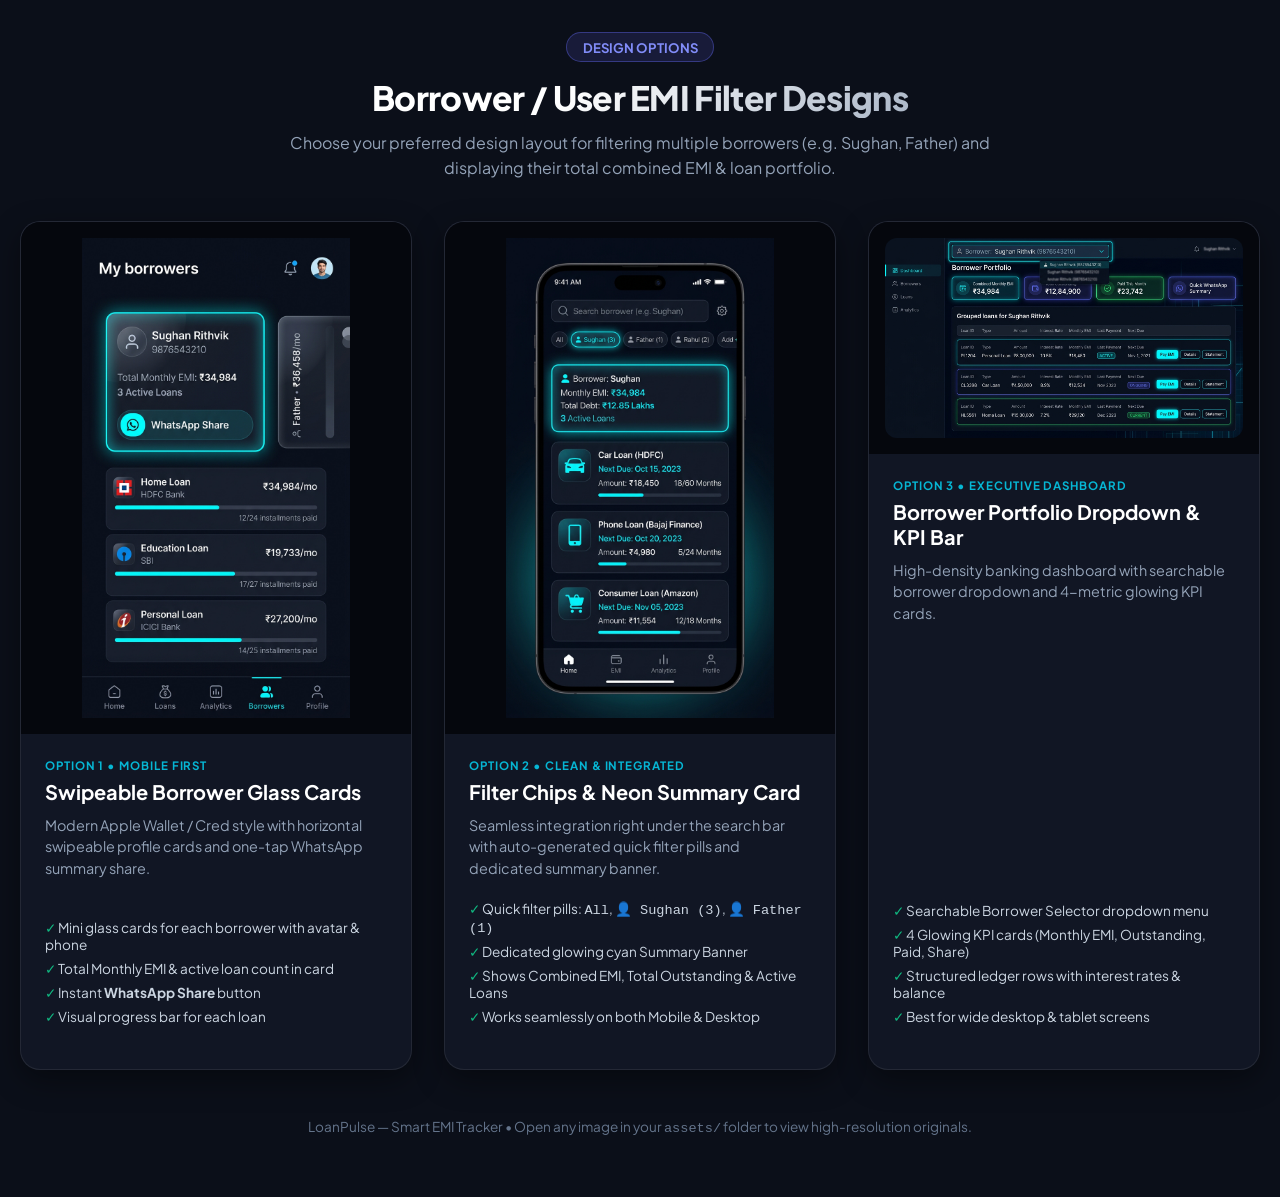
==== ui-preview.html @ 1bb752f2 "Add files via upload" ====
<!DOCTYPE html>
<html lang="en">
<head>
  <meta charset="UTF-8">
  <meta name="viewport" content="width=device-width, initial-scale=1.0">
  <title>LoanPulse — Borrower UI Design Gallery</title>
  <link rel="preconnect" href="https://fonts.googleapis.com">
  <link rel="preconnect" href="https://fonts.gstatic.com" crossorigin>
  <link href="https://fonts.googleapis.com/css2?family=Plus+Jakarta+Sans:wght@400;600;700;800&display=swap" rel="stylesheet">
  <style>
    * { box-sizing: border-box; margin: 0; padding: 0; }
    body {
      background: #0b0f19;
      color: #f8fafc;
      font-family: 'Plus Jakarta Sans', system-ui, sans-serif;
      padding: 2rem 1.25rem 4rem;
      display: flex;
      flex-direction: column;
      align-items: center;
    }
    .header {
      text-align: center;
      max-width: 750px;
      margin-bottom: 2.5rem;
    }
    .badge {
      display: inline-block;
      background: rgba(99, 102, 241, 0.15);
      border: 1px solid rgba(99, 102, 241, 0.4);
      color: #818cf8;
      padding: 0.35rem 0.95rem;
      border-radius: 999px;
      font-size: 0.82rem;
      font-weight: 700;
      margin-bottom: 0.85rem;
    }
    h1 {
      font-size: 2.1rem;
      font-weight: 800;
      letter-spacing: -0.02em;
      margin-bottom: 0.75rem;
      background: linear-gradient(135deg, #fff 40%, #94a3b8);
      -webkit-background-clip: text;
      -webkit-text-fill-color: transparent;
    }
    p {
      color: #94a3b8;
      font-size: 1rem;
      line-height: 1.6;
    }
    .grid {
      display: grid;
      grid-template-columns: repeat(auto-fit, minmax(360px, 1fr));
      gap: 2rem;
      max-width: 1300px;
      width: 100%;
    }
    .design-card {
      background: rgba(18, 24, 38, 0.9);
      border: 1px solid rgba(255, 255, 255, 0.08);
      border-radius: 20px;
      overflow: hidden;
      display: flex;
      flex-direction: column;
      transition: transform 0.25s ease, border-color 0.25s ease, box-shadow 0.25s ease;
      box-shadow: 0 10px 30px rgba(0, 0, 0, 0.4);
    }
    .design-card:hover {
      transform: translateY(-4px);
      border-color: rgba(6, 182, 212, 0.5);
      box-shadow: 0 18px 40px rgba(6, 182, 212, 0.15);
    }
    .card-img-wrap {
      background: #05070d;
      position: relative;
      overflow: hidden;
      display: flex;
      align-items: center;
      justify-content: center;
      padding: 1rem;
    }
    .card-img-wrap img {
      width: 100%;
      height: auto;
      max-height: 480px;
      object-fit: contain;
      border-radius: 12px;
      display: block;
    }
    .card-body {
      padding: 1.5rem;
      display: flex;
      flex-direction: column;
      flex: 1;
    }
    .card-tag {
      font-size: 0.72rem;
      font-weight: 700;
      text-transform: uppercase;
      letter-spacing: 0.08em;
      color: #06b6d4;
      margin-bottom: 0.4rem;
    }
    .card-title {
      font-size: 1.25rem;
      font-weight: 700;
      margin-bottom: 0.65rem;
      color: #fff;
    }
    .card-desc {
      color: #94a3b8;
      font-size: 0.9rem;
      line-height: 1.5;
      margin-bottom: 1.25rem;
      flex: 1;
    }
    .features-list {
      list-style: none;
      display: flex;
      flex-direction: column;
      gap: 0.45rem;
      font-size: 0.85rem;
      color: #cbd5e1;
      margin-bottom: 1.25rem;
    }
    .features-list li::before {
      content: '✓ ';
      color: #10b981;
      font-weight: bold;
    }
    .btn-select {
      background: linear-gradient(135deg, #6366f1, #4f46e5);
      color: #fff;
      border: none;
      padding: 0.85rem 1.25rem;
      border-radius: 12px;
      font-weight: 700;
      font-size: 0.95rem;
      cursor: pointer;
      text-align: center;
      text-decoration: none;
      transition: opacity 0.2s;
    }
    .btn-select:hover { opacity: 0.9; }
    .footer-note {
      margin-top: 3rem;
      text-align: center;
      color: #64748b;
      font-size: 0.85rem;
    }
  </style>
</head>
<body>

  <div class="header">
    <div class="badge">DESIGN OPTIONS</div>
    <h1>Borrower / User EMI Filter Designs</h1>
    <p>Choose your preferred design layout for filtering multiple borrowers (e.g. Sughan, Father) and displaying their total combined EMI & loan portfolio.</p>
  </div>

  <div class="grid">

    <!-- Option 1: Mobile Swipeable Borrower Cards -->
    <div class="design-card">
      <div class="card-img-wrap">
        <img src="assets/alternative-ui-1-borrower-cards.jpg" alt="Option 1: Swipeable Borrower Cards">
      </div>
      <div class="card-body">
        <span class="card-tag">Option 1 • Mobile First</span>
        <h2 class="card-title">Swipeable Borrower Glass Cards</h2>
        <p class="card-desc">Modern Apple Wallet / Cred style with horizontal swipeable profile cards and one-tap WhatsApp summary share.</p>
        <ul class="features-list">
          <li>Mini glass cards for each borrower with avatar & phone</li>
          <li>Total Monthly EMI & active loan count in card</li>
          <li>Instant <strong>WhatsApp Share</strong> button</li>
          <li>Visual progress bar for each loan</li>
        </ul>
      </div>
    </div>

    <!-- Option 2: Filter Pills & Cyan Summary Card -->
    <div class="design-card">
      <div class="card-img-wrap">
        <img src="assets/borrower-filter-mobile-preview.jpg" alt="Option 2: Filter Pills & Summary Card">
      </div>
      <div class="card-body">
        <span class="card-tag">Option 2 • Clean & Integrated</span>
        <h2 class="card-title">Filter Chips & Neon Summary Card</h2>
        <p class="card-desc">Seamless integration right under the search bar with auto-generated quick filter pills and dedicated summary banner.</p>
        <ul class="features-list">
          <li>Quick filter pills: <code>All</code>, <code>👤 Sughan (3)</code>, <code>👤 Father (1)</code></li>
          <li>Dedicated glowing cyan Summary Banner</li>
          <li>Shows Combined EMI, Total Outstanding & Active Loans</li>
          <li>Works seamlessly on both Mobile & Desktop</li>
        </ul>
      </div>
    </div>

    <!-- Option 3: Executive Portfolio & KPI Bar -->
    <div class="design-card">
      <div class="card-img-wrap">
        <img src="assets/alternative-ui-2-portfolio-kpi.jpg" alt="Option 3: Executive Portfolio & KPI Bar">
      </div>
      <div class="card-body">
        <span class="card-tag">Option 3 • Executive Dashboard</span>
        <h2 class="card-title">Borrower Portfolio Dropdown & KPI Bar</h2>
        <p class="card-desc">High-density banking dashboard with searchable borrower dropdown and 4-metric glowing KPI cards.</p>
        <ul class="features-list">
          <li>Searchable Borrower Selector dropdown menu</li>
          <li>4 Glowing KPI cards (Monthly EMI, Outstanding, Paid, Share)</li>
          <li>Structured ledger rows with interest rates & balance</li>
          <li>Best for wide desktop & tablet screens</li>
        </ul>
      </div>
    </div>

  </div>

  <div class="footer-note">
    LoanPulse — Smart EMI Tracker • Open any image in your <code>assets/</code> folder to view high-resolution originals.
  </div>

</body>
</html>
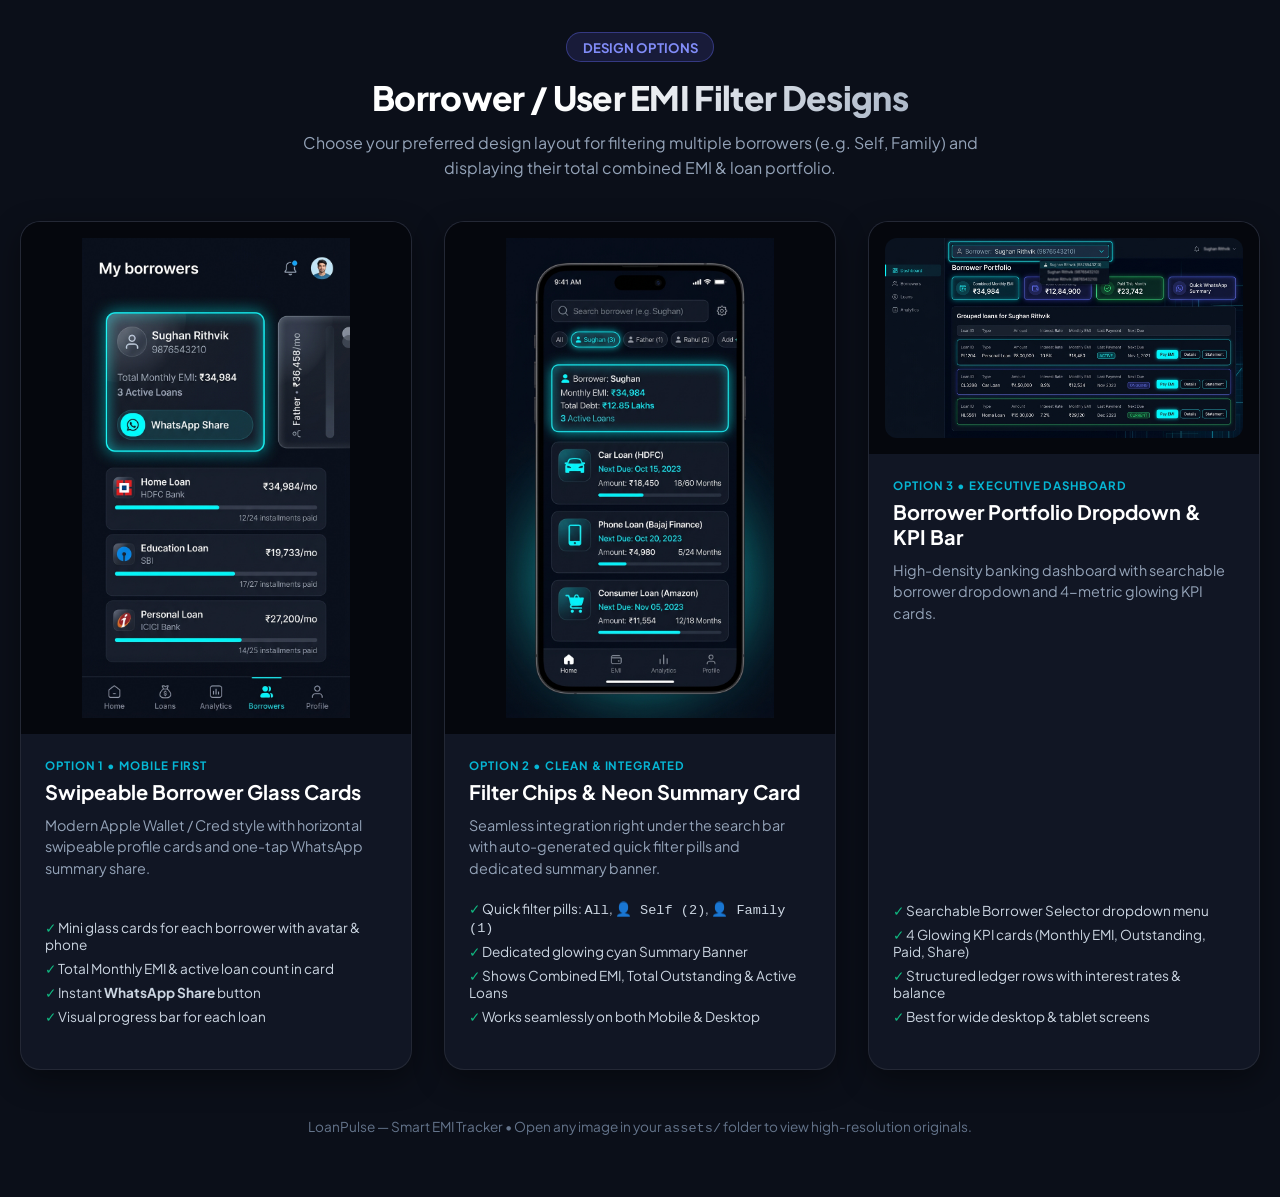
==== commit ba04b3ce: "Add files via upload" ====
--- a/ui-preview.html
+++ b/ui-preview.html
@@ -155,7 +155,7 @@
   <div class="header">
     <div class="badge">DESIGN OPTIONS</div>
     <h1>Borrower / User EMI Filter Designs</h1>
-    <p>Choose your preferred design layout for filtering multiple borrowers (e.g. Sughan, Father) and displaying their total combined EMI & loan portfolio.</p>
+    <p>Choose your preferred design layout for filtering multiple borrowers (e.g. Self, Family) and displaying their total combined EMI & loan portfolio.</p>
   </div>
 
   <div class="grid">
@@ -188,7 +188,7 @@
         <h2 class="card-title">Filter Chips & Neon Summary Card</h2>
         <p class="card-desc">Seamless integration right under the search bar with auto-generated quick filter pills and dedicated summary banner.</p>
         <ul class="features-list">
-          <li>Quick filter pills: <code>All</code>, <code>👤 Sughan (3)</code>, <code>👤 Father (1)</code></li>
+          <li>Quick filter pills: <code>All</code>, <code>👤 Self (2)</code>, <code>👤 Family (1)</code></li>
           <li>Dedicated glowing cyan Summary Banner</li>
           <li>Shows Combined EMI, Total Outstanding & Active Loans</li>
           <li>Works seamlessly on both Mobile & Desktop</li>
